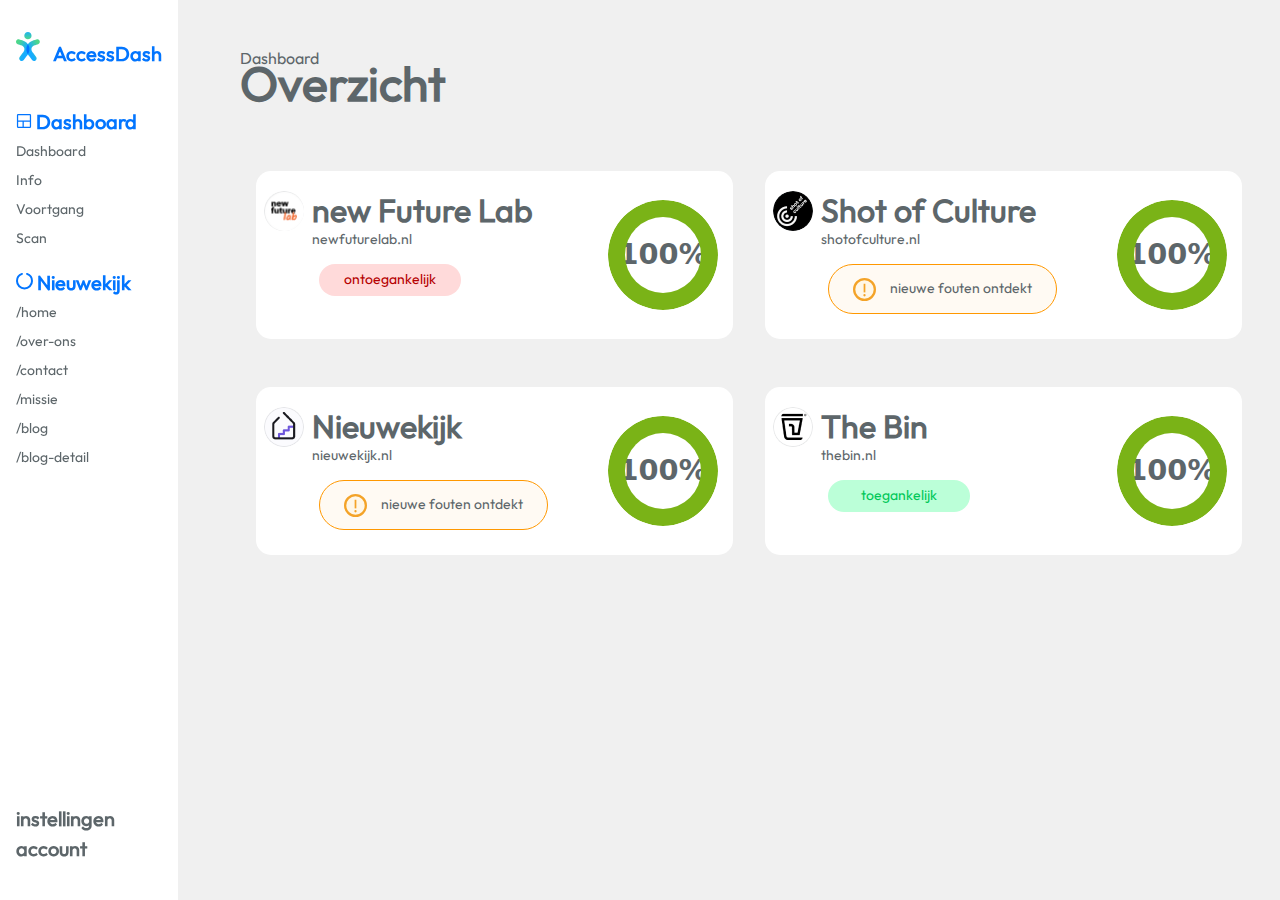
==== index.html @ d1b4b144 "buttons naar a #18" ====
<!DOCTYPE html>
<html lang="nl">
<head>
    <meta charset="UTF-8">
    <meta name="viewport" content="width=device-width, initial-scale=1.0">
    <title>AccessDash</title>
    <link rel="stylesheet" href="./styles/styles.css">
    <link rel="stylesheet" href="./styles/stylesheet.css">
    <script src="./scripts/main.js" defer></script>
</head>
<body>
    <main>
        <!-- skip link -->
        <a href="#main-content-start" class="skip-link">Skip to main content</a>

        <!-- hamburger menu button -->
        <!-- hamburger menu icon die werkt met een checkbox -->
        <input id='menu-toggle-checkbox' type='checkbox'>
        <label class="checkbox-label" for='menu-toggle-checkbox'>
            <svg xmlns="http://www.w3.org/2000/svg" width="24" height="24" viewBox="0 0 24 24" fill="none" stroke="currentColor"
            stroke-width="2" stroke-linecap="round" stroke-linejoin="round">
            <line x1="3" y1="12" x2="21" y2="12"></line>
            <line x1="3" y1="6" x2="21" y2="6"></line>
            <line x1="3" y1="18" x2="21" y2="18"></line>
        </svg>
        </label>

        <!-- hamburger menu icon dat werkt met JS -->
        <button class="open-menu hidden" aria-label="open menu button" aria-expanded="false" aria-controls="navbar">
            <svg xmlns="http://www.w3.org/2000/svg" width="24" height="24" viewBox="0 0 24 24" fill="none" stroke="currentColor"
                stroke-width="2" stroke-linecap="round" stroke-linejoin="round">
                <line x1="3" y1="12" x2="21" y2="12"></line>
                <line x1="3" y1="6" x2="21" y2="6"></line>
                <line x1="3" y1="18" x2="21" y2="18"></line>
            </svg>
        </button>

        <!-- menu -->
        <nav class="menu menu-hamburger" id="navbar">
            <ul class="menu-title">
                <li>
                    <h2 class="font-nav-headings">
                        <a href="./index.html">
                            <svg width="24" height="29" viewBox="0 0 24 29" fill="none" xmlns="http://www.w3.org/2000/svg">
                                <path fill-rule="evenodd" clip-rule="evenodd"
                                    d="M4.19918 28.4917C5.31928 29.3332 6.90876 29.1064 7.74937 27.9851L10.7108 24.0351C11.1215 23.4872 11.3433 23.1913 11.3704 23.1544C13.3301 20.488 13.9654 17.3728 13.0587 14.528C12.152 11.6832 9.83167 9.51196 6.69148 8.47438C6.64806 8.46004 6.13772 8.29679 5.17006 7.98726L4.93328 7.91153C4.41679 7.74632 3.8929 7.57245 3.36388 7.38964C2.04009 6.93218 0.596484 7.63559 0.139495 8.96075C-0.317494 10.2859 0.385187 11.731 1.70898 12.1885C2.27663 12.3846 2.83766 12.5708 3.38961 12.7474L3.4102 12.754C3.96789 12.9323 4.3868 13.0663 4.671 13.1573C4.81489 13.2033 4.92389 13.2382 4.99876 13.2622C5.03995 13.2754 5.06693 13.2841 5.08307 13.2893C5.10015 13.2948 5.10508 13.2963 5.10186 13.2953C6.938 13.902 7.88602 15.0007 8.2272 16.0711C8.56839 17.1416 8.43121 18.5869 7.28537 20.146C7.28684 20.144 7.28606 20.145 7.28193 20.1505C7.27615 20.1583 7.2638 20.1748 7.24186 20.2041C7.20939 20.2475 7.16262 20.3099 7.10104 20.3921C6.97913 20.5548 6.80039 20.7932 6.56218 21.1109L3.69313 24.9378C2.85251 26.0591 3.07908 27.6502 4.19918 28.4917Z"
                                    fill="url(#paint0_linear_1_43)" />
                                <path
                                    d="M15.5361 3.625C15.5361 5.62703 13.9132 7.25 11.9111 7.25C9.9091 7.25 8.28613 5.62703 8.28613 3.625C8.28613 1.62297 9.9091 0 11.9111 0C13.9132 0 15.5361 1.62297 15.5361 3.625Z"
                                    fill="url(#paint1_linear_1_43)" />
                                <g style="mix-blend-mode:multiply">
                                    <path fill-rule="evenodd" clip-rule="evenodd"
                                        d="M19.6235 28.4949C18.4994 29.334 16.9073 29.1039 16.0674 27.9809L13.1025 24.0165C12.6922 23.4679 12.4706 23.1717 12.4436 23.1348C10.4897 20.4698 9.85591 17.3609 10.7639 14.521C11.6719 11.681 13.9923 9.51483 17.1307 8.47495C17.1741 8.46057 17.6863 8.29625 18.6576 7.98463L18.8937 7.90886C19.4052 7.74478 19.9238 7.57218 20.4475 7.39076C21.7733 6.93151 23.2207 7.63296 23.6804 8.9575C24.1401 10.282 23.438 11.7281 22.1122 12.1873C21.5499 12.3821 20.9942 12.567 20.4474 12.7425C19.8778 12.9252 19.4508 13.0622 19.1623 13.1548C19.018 13.2011 18.9087 13.2362 18.8336 13.2603C18.7486 13.2877 18.724 13.2957 18.7302 13.2936C16.8927 13.9025 15.9455 14.9989 15.6044 16.0657C15.2633 17.1325 15.3989 18.5745 16.5429 20.1349C16.5412 20.1325 16.5426 20.1344 16.5489 20.1428C16.5554 20.1515 16.5672 20.1674 16.5864 20.1931C16.6188 20.2365 16.6655 20.299 16.727 20.3812C16.8499 20.5456 17.0307 20.7874 17.272 21.1101L20.138 24.9421C20.9779 26.0651 20.7476 27.6558 19.6235 28.4949Z"
                                        fill="url(#paint2_linear_1_43)" />
                                </g>
                                <defs>
                                    <linearGradient id="paint0_linear_1_43" x1="6.12576" y1="26.3964" x2="-2.9966" y2="22.3913"
                                        gradientUnits="userSpaceOnUse">
                                        <stop stop-color="#17ACFF" />
                                        <stop offset="1" stop-color="#4DD78A" />
                                    </linearGradient>
                                    <linearGradient id="paint1_linear_1_43" x1="11.9111" y1="0" x2="11.9111" y2="7.25"
                                        gradientUnits="userSpaceOnUse">
                                        <stop stop-color="#1EB2F1" />
                                        <stop offset="1" stop-color="#4ED88B" />
                                    </linearGradient>
                                    <linearGradient id="paint2_linear_1_43" x1="17.6992" y1="26.3964" x2="26.8066" y2="22.4074"
                                        gradientUnits="userSpaceOnUse">
                                        <stop stop-color="#17ACFF" />
                                        <stop offset="1" stop-color="#4DD78A" />
                                    </linearGradient>
                                </defs>
                            </svg>
                            <span>AccessDash</span>
                        </a>
                    </h2>
                </li>
                <!-- close button -->
                <li>
                    <button class="close-menu hidden" aria-label="close menu button">
                        <svg xmlns="http://www.w3.org/2000/svg" width="24" height="24" viewBox="0 0 24 24" fill="none" stroke="currentColor"
                            stroke-width="2" stroke-linecap="round" stroke-linejoin="round">
                            <line x1="18" y1="6" x2="6" y2="18"></line>
                            <line x1="6" y1="6" x2="18" y2="18"></line>
                        </svg>
                    </button>
                </li>
            </ul>

            <!-- dashboard -->
            <ul class="dashboard-links">
                <li>
                    <h3>
                        <a class="font-nav-headings" href="./index.html">
                            <svg width="16" height="16" viewBox="0 0 16 16" fill="none" xmlns="http://www.w3.org/2000/svg">
                                <path
                                    d="M2.4231 15.0834C2.00751 15.0834 1.65254 14.9362 1.35821 14.6419C1.06386 14.3475 0.916687 13.9926 0.916687 13.577V2.42317C0.916687 2.00757 1.06386 1.6526 1.35821 1.35827C1.65254 1.06392 2.00751 0.916748 2.4231 0.916748H13.5769C13.9925 0.916748 14.3475 1.06392 14.6418 1.35827C14.9361 1.6526 15.0833 2.00757 15.0833 2.42317V13.577C15.0833 13.9926 14.9361 14.3475 14.6418 14.6419C14.3475 14.9362 13.9925 15.0834 13.5769 15.0834H2.4231ZM6.54169 13.8334V8.62504H2.16667V13.577C2.16667 13.6517 2.19071 13.7132 2.23879 13.7613C2.28687 13.8094 2.34831 13.8334 2.4231 13.8334H6.54169ZM7.79165 13.8334H13.5769C13.6517 13.8334 13.7131 13.8094 13.7612 13.7613C13.8093 13.7132 13.8333 13.6517 13.8333 13.577V8.62504H7.79165V13.8334ZM2.16667 7.37508H13.8333V2.42317C13.8333 2.34837 13.8093 2.28694 13.7612 2.23885C13.7131 2.19077 13.6517 2.16673 13.5769 2.16673H2.4231C2.34831 2.16673 2.28687 2.19077 2.23879 2.23885C2.19071 2.28694 2.16667 2.34837 2.16667 2.42317V7.37508Z"
                                    fill="#0275FF" />
                            </svg>
                            <span>Dashboard</span>
                        </a>
                    </h3>
                </li>
                <li><a href="./index.html">Dashboard</a></li>
                <li><a href="./construction.html">Info</a></li>
                <li><a href="./construction.html">Voortgang</a></li>
                <li><a href="./construction.html">Scan</a></li>
            </ul>

            <!-- nieuwekijk -->
            <ul class="nieuwekijk-links">
                <li>
                    <h3>
                        <a class="font-nav-headings" href="./details.html">
                            <svg width="17" height="18" viewBox="0 0 17 18" fill="none" xmlns="http://www.w3.org/2000/svg">
                                <path
                                    d="M6 1.92773C3.08702 2.95733 1 5.73542 1 9.00098C1 13.1431 4.35787 16.501 8.5 16.501C12.6422 16.501 16 13.1431 16 9.00098C16 5.73542 13.913 2.95733 11 1.92773"
                                    stroke="#0275FF" stroke-width="2" stroke-linecap="round" stroke-linejoin="round" />
                            </svg>
                            <span>Nieuwekijk</span>
                        </a>
                    </h3>
                </li>
                <li><a href="./details.html">/home</a></li>
                <li><a href="./construction.html">/over-ons</a></li>
                <li><a href="./construction.html">/contact</a></li>
                <li><a href="./construction.html">/missie</a></li>
                <li><a href="./construction.html">/blog</a></li>
                <li><a href="./construction.html">/blog-detail</a></li>
            </ul>

            <!-- links -->
            <ul class="links">
                <li><a class="font-nav-links" href="./construction.html">instellingen</a></li>
                <li><a class="font-nav-links" href="./construction.html">account</a></li>
            </ul>
        </nav>

        <!-- deze overlay komt over de pagina als het hamburger menu open is. als hier geklikt wordt dan gaat het hamburger menu dicht-->
        <div class="overlay" aria-hidden="true"></div>

        <!-- pagina heading -->
        <section class="pagina-heading" id="main-content-start">
            <h1 class="font-primary">Dashboard</h1>
            <h2 class="font-title">Overzicht</h2>
        </section>

        <!-- main content -->
        <div class="overzicht-main-content">
            <!-- website kaartjes -->
            <!-- new future lab -->
            <article>
                <img src="./assets/images/new_future_lab_logo.png" alt="new future lab website logo">
                <h3 class="font-details-title">new Future Lab</h3>
                <a class="site-link" href="#">newfuturelab.nl</a>
                <a class="button button-inaccessible" href="#">ontoegankelijk</a>
                <meter class="meter-circle" value="57" min="0" max="100"></meter>
            </article>

            <!-- shot of culture -->
            <article>
                <img src="./assets/images/shot_of_culture_logo.png" alt="shot of culture website logo">
                <h3 class="font-details-title">Shot of Culture</h3>
                <a class="site-link" href="#">shotofculture.nl</a>
                <a class="button button-nfo" href="#">
                    <svg xmlns="http://www.w3.org/2000/svg" viewBox="0 0 40 40" width="23" height="23" fill="none">
                        <!-- Circle Border -->
                        <circle cx="20" cy="20" r="18" stroke="#F4A328" stroke-width="4" fill="#FFF7E8" />
                        <!-- Exclamation Mark -->
                        <rect x="18.5" y="10" width="3" height="15" fill="#F4A328" />
                        <circle cx="20" cy="30" r="2" fill="#F4A328" />
                    </svg>
                    nieuwe fouten ontdekt
                </a>
                <meter class="meter-circle" value="57" min="0" max="100"></meter>
            </article>

            <!-- nieuwekijk -->
            <article>
                <img src="./assets/images/nieuwekijk_logo.png" alt="nieuwekijk website logo">
                <h3 class="font-details-title">Nieuwekijk</h3>
                <a class="site-link" href="./details.html">nieuwekijk.nl</a>
                <a class="button button-nfo" href="./details.html">
                    <svg xmlns="http://www.w3.org/2000/svg" viewBox="0 0 40 40" width="23" height="23" fill="none">
                        <!-- Circle Border -->
                        <circle cx="20" cy="20" r="18" stroke="#F4A328" stroke-width="4" fill="#FFF7E8" />
                      
                        <!-- Exclamation Mark -->
                        <rect x="18.5" y="10" width="3" height="15" fill="#F4A328" />
                        <circle cx="20" cy="30" r="2" fill="#F4A328" />
                      </svg>
                    nieuwe fouten ontdekt
                </a>
                <meter class="meter-circle" value="100" min="0" max="100"></meter>

            </article>

            <!-- the bin -->
            <article>
                <img src="./assets/images/the_bin_logo.png" alt="the bin logo">
                <h3 class="font-details-title">The Bin</h3>
                <a class="site-link" href="#">thebin.nl</a>
                <a class="button button-accessible" href="#">toegankelijk</a>
                <meter class="meter-circle" value="100" min="0" max="100"></meter>
            </article>
        </div>
    </main>
</body>
</html>
---- styles/styles.css ----
/* main */
main {
    display: flex;
    flex-direction: column;

    margin-top: 1em;
    margin-left: 1em;
}

.skip-link {
    position: absolute;
    left: 10em;
    opacity: 0;
    background-color: var(--highlight);
    color: rgb(255, 138, 0);
    padding: 0.5em;
    border-radius: 15px;
    transition: opacity 0.3s ease;

    /* kan niet geklikt worden met een muis */
    pointer-events: none;
}

.skip-link:focus {
    opacity: 1;
    /* nu kan je weer interacten met de link */
    pointer-events: auto;
    outline: 2px solid rgb(255, 138, 0);
}

.hidden {
    display: none;
}

/* hamburger menu */
.open-menu {
    border: none;
    margin-right: auto;
    background-color: inherit;

    cursor: pointer;
}

.open-menu:hover {
    scale: 1.2;
    transform-origin: left;
}

.close-menu {
    border: none;
    margin-right: auto;
    background-color: inherit;

    cursor: pointer;

    @media (min-width: 1250px) {
        display: none;
    }
}

/* styling voor open en close menu button als JS niet inlaad */
#menu-toggle-checkbox {
    position: absolute;
    right: 100vw;
}

label {
    cursor: pointer;
    width: min-content;
    transition: 1s ease-in-out;

    cursor: pointer;
}

label:hover {
    scale: 1.2;
    transform-origin: left;
}

[type="checkbox"]:checked {
    & ~ .menu {
        left: 0;

        /* animatie */
        /* dit gebeurt na de overlay animatie */
        transition: left 1s ease-in-out;
    }
}

[type="checkbox"]:checked + label {
    margin-left: 12em;
    rotate: 90deg;
    transition: 1s ease-in-out;
    transition-delay: 120ms;
}

/* menu zonder js */
.menu {
    display: flex;
    flex-direction: column;

    margin-bottom: 3em;

    @media (min-width: 750px) {
        position: fixed;
        top: 0;
        left: 0;
        height: 100dvh;
        background-color: var(--background-secondary);
        padding: 1em;

        z-index: 150;
    }

    h3 a {
        cursor: pointer;
    }

    .menu-title {
        white-space: nowrap;

        @media (min-width: 750px) {
            margin-top: 1em;
            margin-bottom: 2.5em;
        }

        h2 > a {
            color: var(--highlight);
            font-size: var(--font-size-headings);
            font-weight: var(--font-weight-bold);
        }

        svg {
            margin-right: 0.5em;
        }
    }

    h3 {
        a {
            border: none;
            background-color: inherit;
        }
    }

    ul {
        margin-bottom: 1em;

        li {
            margin-bottom: 0.4em;
        }
    }

    .links {
        display: flex;
        flex-direction: column;

        @media (min-width: 750px) {
            margin-top: auto;
        }
    }
}

/* hover scale */
.menu li:hover {
    scale: 1.1;
    transform-origin: left;
    text-decoration: underline;
}

/* menu layout for hamburgermenu */
.menu-hamburger {
    /* hamburger menu alleen voor kleine schermen */
    @media (max-width: 1250px) {
        position: fixed;
        top: 0;
        /* off screen linker kant */
        left: -100%;
        padding: 1em;
        height: 100dvh;
        z-index: 200;

        background-color: var(--background-secondary);

        /* animatie */
        /* dit gebeurt als het menu dicht gemaakt wordt */
        transition: left 750ms ease-in-out;

        .menu-title {
            display: flex;
            flex-direction: row;
            margin-bottom: 2.5em;

            h2 {
                margin-right: 1em;
            }

            .close-menu {
                margin-top: 0.65em;
            }
        }

        .links {
            margin-top: auto;
        }
    }
}

.menu-hamburger.active {
    left: 0;

    /* animatie */
    /* dit gebeurt na de overlay animatie */
    transition: left 1s ease-in-out;
}

/* li 1 voor 1 in het menu */
.li-animation {
    /* dit gebeurt nadat het menu background op beeld is */
    animation: li-slide 1.3s ease-in;
}

/* delay op elke li in het menu */
/* elke li is 50ms langzamer dan de vorige */
.menu-hamburger {
    .menu-title li:nth-child(1), .menu-title li:nth-child(2) {
        animation-delay: 0ms;
    }

    /* dashboard links */
    .dashboard-links li:nth-child(1) {
        animation-delay: 25ms;
    }
    .dashboard-links li:nth-child(2) {
        animation-delay: 50ms;
    }
    .dashboard-links li:nth-child(3) {
        animation-delay: 75ms;
    }
    .dashboard-links li:nth-child(4) {
        animation-delay: 100ms;
    }
    .dashboard-links li:nth-child(5) {
        animation-delay: 125ms;
    }
    .dashboard-links li:nth-child(6) {
        animation-delay: 150ms;
    }

    /* nieuwekijk links */
    .nieuwekijk-links li:nth-child(1) {
        animation-delay: 175ms;
    }
    .nieuwekijk-links li:nth-child(2) {
        animation-delay: 200ms;
    }
    .nieuwekijk-links li:nth-child(3) {
        animation-delay: 225ms;
    }
    .nieuwekijk-links li:nth-child(4) {
        animation-delay: 250ms;
    }
    .nieuwekijk-links li:nth-child(5) {
        animation-delay: 275ms;
    }
    .nieuwekijk-links li:nth-child(6) {
        animation-delay: 300ms;
    }
    .nieuwekijk-links li:nth-child(7) {
        animation-delay: 325ms;
    }

    /* links (2 links onderaan) */
    .links li:nth-child(1) {
        animation-delay: 350ms;
    }
    .links li:nth-child(2) {
        animation-delay: 375ms;
    }
}

/* div over de hele pagina */
.overlay {
    display: none;
    position: fixed;
    /* top, right, bottom and left = 0 */
    inset: 0;

    background-color: rgba(0, 0, 0, 0.5);

    /* achter het hamburger menu */
    z-index: 199;

    /* animatie */
    /* dit gebeurt als eerst */
    animation: overlay-transition 500ms ease-in;
}

/* als er een element is met de class menu-hamburger & de class active  */
/* dan wordt het element met id overlay een sibling van dat element. */
/* dus het verschijnt op de pagina */
.menu-hamburger.active ~ .overlay {
    display: block;
}

/* overzicht & details pagina heading */
.pagina-heading {
    margin-top: 1em;
    margin-right: auto;

    @media (min-width: 750px) {
        position: absolute;
        top: 2em;
        left: 15em;
    }

    h1 {
        margin-bottom: 0.2em;
    }

    h2 {
        margin-top: 0;
    }
}

/* overzicht pagina */
.overzicht-main-content {
    @media (min-width: 750px) {
        display: flex;
        flex-direction: column;

        margin-top: 7em;
        margin-left: 15em;
    }

    @media (min-width: 1250px) {
        display: grid;
        grid-template-columns: min-content min-content;
        grid-template-rows: min-content min-content;
        grid-gap: 1em;
    }

    article {
        display: grid;
        grid-template-columns: min-content 18.5em 1fr;
        grid-template-rows: min-content 1fr;
        grid-template-areas:
        "image title progress"
        ". button progress"
        ;

        background-color: var(--background-secondary);
        height: 10.5em;
        min-width: 17em;
        max-width: 29.8em;
        border-radius: 15px;

        margin-top: 1em;
        margin-bottom: 1em;
        margin-right: 1em;

        @media (max-width: 510px) {
            grid-template-columns: min-content min-content 1fr;
            grid-template-rows: min-content 1fr;

            height: 15em;
        }

        @media (max-width: 430px) {
            grid-template-columns: min-content 1fr;
            grid-template-rows: min-content min-content 1fr;
            grid-template-areas:
            "image title"
            ". button"
            ". progress"
            ;

            height: 20em;
        }

        img {
            grid-area: image;

            justify-self: center;
            align-self: center;

            margin-left: 0.5em;
            margin-right: 0.5em;


            border-radius: 50%;
            height: 2.5em;
            width: 2.5em;
        }

        h3 {
            grid-area: title;

            white-space: nowrap;
            margin-top: 0.9em;
            margin-bottom: 0.9em;
        }

        .site-link {
            grid-area: title;

            /* link onder de h2 */
            align-self: end;
        }

        .button {
            grid-area: button;

            cursor: pointer;

            /* center svg en tekst */
            display: flex;
            align-items: center;
            justify-content: center;

            margin-top: 1em;
            margin-left: 0.5em;
            margin-right: 1em;


            svg {
                margin-right: 1em;
            }
        }

        meter {
            grid-area: progress;

            justify-self: center;
            align-self: center;
            margin-right: 1em;
        }
    }
}

/* heading en main content positie als er een hamburger menu is */
.overzicht-main-content.metHamburger, .pagina-heading.metHamburger {
    @media (max-width: 1250px) {
        top: 3em;
        left: 1em;
        margin-left: 0;
    }
}

/* details pagina: top content */
.details-top-content {
    margin-top: 1em;

    @media (min-width: 750px) {
        margin-top: 7em;
        margin-left: 15em;
    }

    @media (min-width: 1340px) {
        display: flex;
        flex-direction: row;
        gap: 1em;
    }

    /* kaart toegankelijkheid */
    .kaart-toegankelijkheid {
        display: grid;
        grid-template-columns: min-content 1fr;
        grid-template-rows: min-content 1fr;
        grid-template-areas:
        "title title"
        "progress niveau"
        ;

        background-color: var(--background-secondary);
        height: 13.8em;
        width: 17.8em;
        border-radius: 15px;

        margin-bottom: 1em;

        @media (max-width: 320px) {
            width: 17em;
        }

        /* toegankelijkheid */
        h3 {
            grid-area: title;

            margin-top: 0.8em;
            margin-bottom: 1.3em;
            margin-left: 1.5em;
        }

        meter {
            grid-area: progress;

            margin-left: 1.5em;
        }

        p {
            grid-area: niveau;

            margin-left: 1em;

            span {
                display: flex;
                white-space: nowrap;
                margin-bottom: 0.4em;
            }
        }
    }

    /* kaart automatische scan */
    .kaart-automatische-scan {
        display: grid;
        grid-template-columns: min-content 1fr 1fr;
        grid-template-rows: min-content 1fr;
        grid-template-areas:
        "title title title"
        "progress nfo aandacht"
        ;

        background-color: var(--background-secondary);
        min-height: max-content;
        max-height: 13.8em;
        min-width: 17em;
        max-width: 54.94em;
        border-radius: 15px;

        margin-bottom: 2em;
        margin-right: 0.5em;

        @media (min-width: 320px) and (max-width: 1030px) {
            display: flex;
            flex-direction: column;
        }

        @media (min-width: 580px) and (max-width: 1030px) {
            display: grid;
            grid-template-columns: min-content 1fr;
            grid-template-rows: min-content min-content 1fr;
            grid-template-areas:
            "title title"
            "progress nfo"
            "aandacht aandacht"
            ;
        }

        /* automatische scan */
        h3 {
            grid-area: title;

            white-space: nowrap;
            margin-top: 0.8em;
            margin-left: 1em;
        }

        .time-stamp {
            grid-area: title;

            justify-self: end;
            text-align: end;
            margin-top: 0.8em;
            margin-right: 1em;

            @media (min-width: 320px) and (max-width: 600px) {
                margin-right: auto;
                margin-left: 2em;
            }

            @media (min-width: 580px) and (max-width: 600px) {
                margin-top: 2.5em;
            }
        }

        meter {
            grid-area: progress;

            margin-left: 1em;
            margin-top: 1em;

            @media (min-width: 320px) and (max-width: 750px) {
                margin-left: 3em;
            }
        }

        .nfo-tekst {
            grid-area: nfo;

            max-width: 18em;
            margin-top: 1em;
            margin-left: 2em;
            margin-bottom: 1em;

            @media (min-width: 320px) and (max-width: 750px) {
                min-width: 15em;
                margin-left: 1em;
            }

            button {
                /* center svg en tekst */
                display: flex;
                align-items: center;
                justify-content: center;
                margin-bottom: 1em;

                svg {
                    margin-right: 1em;
                }
            }
        }

        /* aandacht vereist */
        h4 {
            grid-area: aandacht;

            font-weight: var(--font-weight-bold);
            white-space: nowrap;

            margin-top: 1em;
            margin-left: 1em;
        }

        ul {
            grid-area: aandacht;

            align-self: end;
            margin-bottom: 2em;

            /* split ul in 3 kolommen */
            column-count: 3;

            @media (min-width: 320px) and (max-width: 475px) {
                align-self: start;
                margin-top: 1em;
                margin-left: 2em;

                column-count: 2;
            }

            @media (min-width: 475px) {
                align-self: start;
                margin-left: 2em;
            }

            @media (min-width: 580px) {
                margin: 2.5em;
            }

            li {
                white-space: nowrap;
                margin-bottom: 0.5em;
                margin-right: 1em;
            }
        }
    }
}

/* details pagina: zoek en filters */
.details-search-filters {
    display: grid;
    grid-template-columns: min-content;
    grid-template-rows: min-content;
    grid-template-areas:
    "zoek filters"
    ;

    @media (min-width: 320px) {
        display: flex;
        flex-direction: column;
    }

    @media (min-width: 750px) {
        margin-left: 13.5em;
    }

    @media (min-width: 915px) {
        flex-direction: row;
    }

    /* search bar */
    .search-bar {
        display: flex;
        flex-direction: column;
        gap: 0;

        svg {
            z-index: 100;

            position: relative;
            top: 1em;
            left: 1em;
        }

        input[type="text"] {
            position: relative;
            top: -0.5em;

            border: none;
            border-radius: 15px;

            height: 2.1em;
            width: 13.3em;
        }

        input::placeholder {
            padding-left: 3em;
        }
    }

    /* filter buttons */
    .filters-buttons {
        ul {
            display: flex;
            flex-direction: row;
            gap: 2em;
            margin-top: 0.8em;
            margin-left: 1em;
            margin-right: 1em;

            column-count: 2;

            @media (max-width: 520px) {
                display: grid;
                grid-template-columns: repeat(2, 1fr);
                margin-left: 0.5em;
                gap: 1em;
            }

            @media (min-width: 520px) and (max-width: 1370px) {
                display: grid;
                grid-template-columns: repeat(3, 1fr);
            }

            li {
                button {
                    border: none;
                    border-radius: 5px;

                    height: 2em;
                    width: 9em;
                }
            }

            li:last-child {
                button {
                    height: 2.3em;
                    width: 12.6em;
                    
                    @media (max-width: 520px) {
                        width: 9em;
                    }

                    svg {
                        fill: var(--text-light);
                    }
                }

                button:hover {
                    svg {
                        fill: var(--highlight);
                    }
                }
            }
        }
    }
}

/* details pagina: web pagina kaartjes */
.details-pagina-kaartjes-container {
    margin-right: 1em;

    @media (min-width: 750px) {
        margin-left: 13.5em;
    }

    @media (min-width: 990px) {
        display: grid;
        grid-template-columns: repeat(2, 1fr);
    }

    @media (min-width: 1360px) {
        grid-template-columns: repeat(3, 1fr);
    }

    .pagina-kaartje {
        display: flex;
        flex-direction: column;

        background-color: var(--background-secondary);

        border-radius: 15px;
        min-width: 17em;
        max-width: 23.8em;

        margin-top: 1em;
        margin-bottom: 1em;
        margin-right: 0.5em;

        .kaart-title {
            display: flex;
            flex-direction: row;
            justify-content: space-between;

            margin-top: 0.8em;
            margin-left: 1em;
            margin-right: 1em;
        }

        /* link */
        a {
            margin-left: 1.6em;
        }

        meter {
            align-self: center;
            width: 21.5em;
            
            @media (max-width: 440px) {
                width: 16em;
            }
        }

        button {
            display: flex;
            /* positie van de button */
            align-self: center;
            /* content binnen de button */
            align-items: center;
            justify-content: center;

            margin-top: 1em;
            margin-left: 0.5em;

            width: 25em;

            svg {
                margin-right: 0.4em;
            }
        }

        .kaart-footer {
            display: flex;
            flex-direction: row;
            margin-top: auto;
            margin-bottom: 1em;

            @media (max-width: 440px) {
                flex-direction: column;
            }

            .icon-text {
                margin-top: 1.2em;
                margin-left: 1em;
                margin-right: 1em;
                white-space: nowrap;
            }
        }
    }

    /* height van de kaartjes als het wel of niet een button heeft */
    /* https://developer.mozilla.org/en-US/docs/Web/CSS/:not */
    /* https://developer.mozilla.org/en-US/docs/Web/CSS/:has */
    .pagina-kaartje:not(:has(button)) {
        height: 8.7em;

        @media (max-width: 440px) {
            height: 12em;
        }
    }

    .pagina-kaartje:has(button) {
        height: 11.8em;

        @media (max-width: 440px) {
            height: inherit;
        }
    }

    /* add pagina kaart */
    .pagina-kaartje-add {
        display: flex;
        align-items: center;
        justify-content: center;

        margin-bottom: 1em;

        background-color: var(--background-secondary);

        border-radius: 15px;
        height: 6.2em;
        min-width: 17em;
        max-width: 23.8em;
        margin-right: 0.5em;
    }
}

/* deze elementen helemaal link als er een hamburger menu is */
.details-top-content.metHamburger, .details-search-filters.metHamburger, .details-pagina-kaartjes-container.metHamburger {
    @media (max-width: 1250px) {
        top: 3em;
        left: 1em;
        margin-left: 0;
    }
}

/* keyframe animations */
/* opacity die over de pagina komt als het menu open gemaakt wordt */
@keyframes overlay-transition {
    from {
        background-color: rgba(0, 0, 0, 0);
    }

    to {
        background-color: rgba(0, 0, 0, 0.5);
    }
}

/* li delay animation */
@keyframes li-slide {
    from {
        opacity: 0.5;
        transform: translateX(-100%);
    }

    to {
        opacity: 1;
        transform: translateX(0);
    }
}
---- styles/stylesheet.css ----
/* === RESET === */
* {
    box-sizing: border-box;
    margin: 0;
    padding: 0;

    object-fit: cover;
}

ul li {
    list-style-type: none;
    list-style: none;
}

/* === GLOBAL === */
body {
    /* kleuren */
    --background-primary: #F0F0F0;
    --background-secondary: #FFFFFF;

    --highlight: #0275FF;

    --filter-highlight: #CCE3FF;

    --text-primary: #5D666A;
    --text-light: #FFFFFF;

    /* toegankelijk */
    --accessible-primary: #00C858;
    --accessible-secondary: #BBFFD8;

    /* nfo = nieuwe fouten ontdekt */
    --nfo-primary: #FF9800;
    --nfo-secondary: #FFD08A;
    --nfo-button-secondary: #FFFAF3;

    /* ontoegankelijk */
    --inaccessible-primary: #B50000;
    --inaccessible-secondary: #FFDADA;

    /* typografie */
    --font-family-primary: 'Outfit', sans-serif;
    --line-height-primary: 1.35rem;

    /* 16px */
    --font-size-primary: 1rem;
    /* 14px */
    --font-size-secondary: 0.875rem;

    /* 48px */
    --font-size-title-l: clamp(2rem, calc(3.3vw + 1rem), 3rem);
    /* 32px */
    --font-size-title-m: clamp(1rem, calc(2.2vw + 1rem), 2rem);
    /* 26px */
    --font-size-title-s: clamp(0.625rem, calc(1.8vw + 1rem), 1.625rem);

    /* 20px */
    --font-size-headings: clamp(0.25rem, calc(1.4vw + 1rem), 1.25rem);

    --font-weight-primary: 400;
    --font-weight-semibold: 600;
    --font-weight-bold: 700;

    /* formulieren */
    --icon-primary: #5D666A;

    /* global styling */
    background-color: var(--background-primary);
    color: var(--text-primary);

    line-height: var(--line-height-primary);
    font-family: var(--font-family-primary);
    font-size: var(--font-size-primary);
    font-weight: var(--font-weight-primary);
}


/* === TYPOGRAFIE === */
/* normal */
@font-face {
    font-family: 'Outfit';
    src: url('../fonts/outfit-v11-latin-regular.woff2') format('woff2');
    font-weight: var(--font-weight-primary);
    font-style: normal;
}

/* semibold */
@font-face {
    font-family: 'Outfit';
    src: url('../fonts/outfit-v11-latin-regular.woff2') format('woff2');
    font-weight: var(--font-weight-semibold);
    font-style: normal;
}

/* bold */
@font-face {
    font-family: 'Outfit';
    src: url('../fonts/outfit-v11-latin-regular.woff2') format('woff2');
    font-weight: var(--font-weight-bold);
    font-style: normal;
}

.font-primary {
    font-size: var(--font-size-primary);
    font-weight: var(--font-weight-primary);
}

.font-title {
    font-size: var(--font-size-title-l);
    font-weight: var(--font-weight-bold);
}

.font-details-title {
    font-size: var(--font-size-title-m);
    font-weight: var(--font-weight-bold);
}

.font-overzicht-title {
    font-size: var(--font-size-headings);
    font-weight: var(--font-weight-semibold);
}

.font-nav-links {
    font-size: var(--font-size-headings);
    font-weight: var(--font-weight-semibold);
}

.font-nav-headings {
    color: var(--highlight);
    font-size: var(--font-size-headings);
    font-weight: var(--font-weight-bold);
}

a {
    text-decoration: none;
    color: var(--text-primary);
    font-size: var(--font-size-secondary);
}


/* === FORMULIEREN === */
.icon-search {
    color: var(--icon-primary);
    height: 30px;
    width: 24px;
}

.icon-drop-down {
    color: var(--icon-primary);
    height: 4px;
    width: 8px;
}

.button-filter {
    background-color: var(--highlight);
    color: var(--text-light);
}

.button-filter:hover {
    background-color: var(--filter-highlight);
    color: var(--highlight);
}

.button-filter-active {
    background-color: var(--filter-highlight);
    color: var(--highlight);
}

.button-nfo {
    background-color: var(--nfo-button-secondary);
    border-color: var(--nfo-primary);
    color: var(--text-primary);
    transition: 400ms;
    border: 1px solid var(--nfo-primary);
    border-radius: 59px;
    height: 50px;
    /* width: 229px; */
    min-width: 185px;
    max-width: 229px;
}

.button-nfo:hover {
    scale: 1.05;
    box-shadow: 5px 5px 9px gray;
    transition: 400ms;
}

.button-nfo:active {
    animation: is-clicked 1.3s ease-in;
    animation-duration: 100ms;
}

/* button voor ontoegankelijk */
.button-inaccessible {
    background-color: var(--inaccessible-secondary);
    color: var(--inaccessible-primary);
    transition: 400ms;
    border: none;
    border-radius: 69px;
    height: 32px;
    width: 142px;
}

.button-inaccessible:hover {
    scale: 1.05;
    box-shadow: 5px 5px 9px gray;
    transition: 400ms;
}

.button-inaccessible:active {
    animation: is-clicked 1.3s ease-in;
    animation-duration: 100ms;
}

/* button voor toegankelijk */
.button-accessible {
    background-color: var(--accessible-secondary);
    color: var(--accessible-primary);
    transition: 400ms;
    border: none;
    border-radius: 69px;
    height: 32px;
    width: 142px;
}

.button-accessible:hover {
    scale: 1.05;
    box-shadow: 5px 5px 9px gray;
    transition: 400ms;
}

.button-accessible:active {
    animation: is-clicked 1.3s ease-in;
    animation-duration: 100ms;
}


/* === KEYFRAMES VOOR BUTTONS === */
@keyframes is-clicked {
    from {
        transform: scale(1.05);
    }

    to {
        transform: scale(0.9);
    }
}



/* === METER BAR === */
/* https://css-tip.com/circular-progress/ */
@property --x {
    syntax: '<integer>';
    inherits: true;
    initial-value: 100;
}

@property --y {
    syntax: '<number>';
    inherits: true;
    initial-value: 1;
}

.meter-circle {
    width: 110px;
    height: 110px;
    border-radius: 50%;
    appearance: none;
    position: relative;
    animation: y 2s .5s both;
    timeline-scope: --progress;
}

.meter-circle::-webkit-meter-bar {
    overflow: auto;
    visibility: hidden;
}

.meter-circle::-webkit-meter-value {
    view-timeline: --progress inline;
}

.meter-circle::before,
.meter-circle::after {
    position: absolute;
    inset: 0;
    border-radius: 50%;
    animation: x linear;
    animation-timeline: --progress;
    animation-range: entry 100% exit 100%;
}

.meter-circle::before {
    content: counter(val) "%";
    counter-reset: val calc(var(--y)*var(--x));
    display: grid;
    place-content: center;
    font-family: system-ui, sans-serif;
    font-weight: 900;
    font-size: 1.8rem;
}

.meter-circle::after {
    content: "";
    background: color-mix(in hsl, #E80E0D, #7AB317 calc(1%*var(--x)));
    padding: round(15%, 1px);
    border-radius: 50%;
    mask:
        conic-gradient(#0000 0 0) subtract content-box,
        conic-gradient(#000 calc(1%*var(--y)*var(--x)), #0000 0);
}

@keyframes x {
    to {
        --x: 0
    }
}

@keyframes y {
    0% {
        --y: 0
    }
}
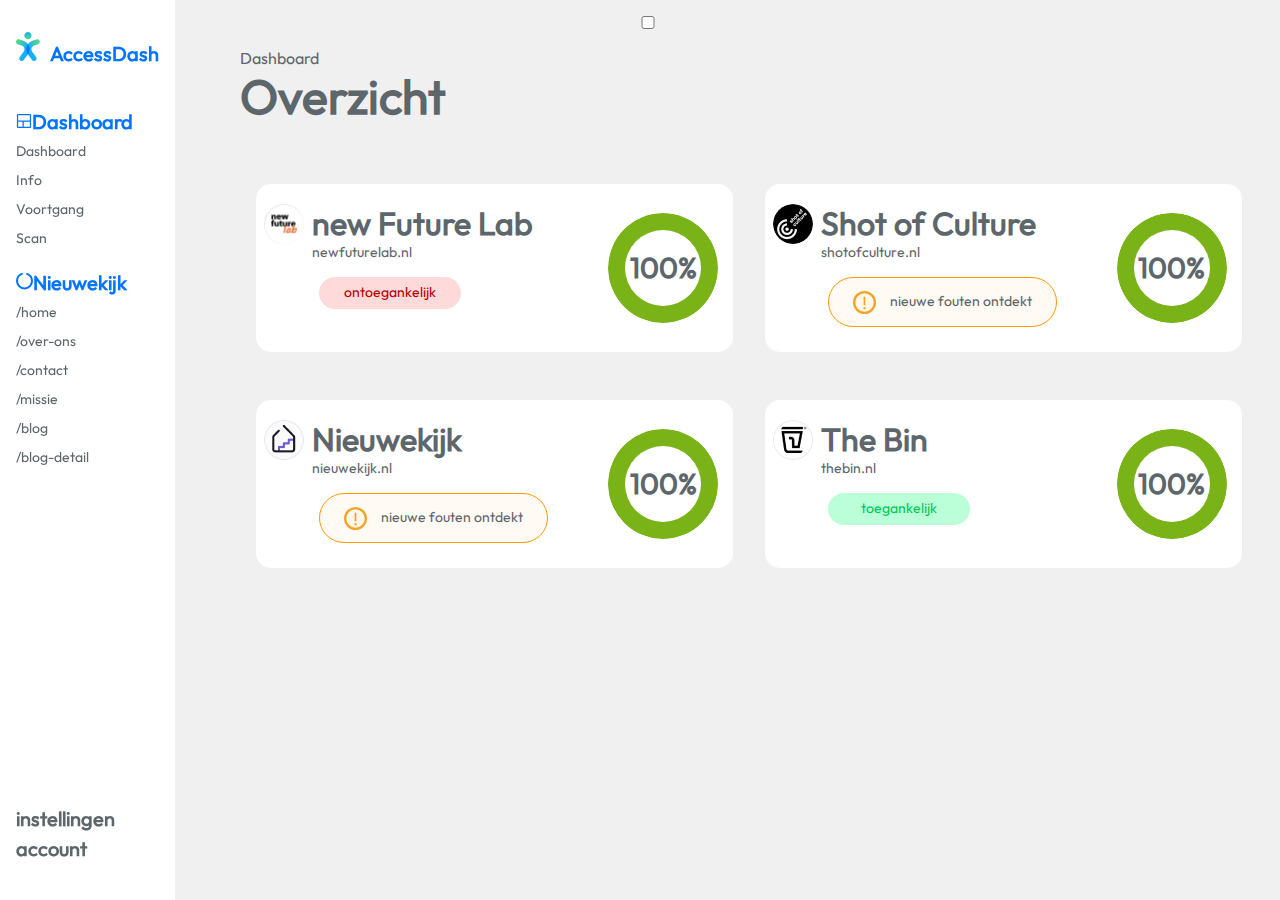
==== commit 230b0818: "HTML ademruimte + svg" ====
--- a/index.html
+++ b/index.html
@@ -15,91 +15,29 @@
 
         <!-- hamburger menu button -->
         <!-- hamburger menu icon die werkt met een checkbox -->
-        <input id='menu-toggle-checkbox' type='checkbox'>
-        <label class="checkbox-label" for='menu-toggle-checkbox'>
-            <svg xmlns="http://www.w3.org/2000/svg" width="24" height="24" viewBox="0 0 24 24" fill="none" stroke="currentColor"
-            stroke-width="2" stroke-linecap="round" stroke-linejoin="round">
-            <line x1="3" y1="12" x2="21" y2="12"></line>
-            <line x1="3" y1="6" x2="21" y2="6"></line>
-            <line x1="3" y1="18" x2="21" y2="18"></line>
-        </svg>
-        </label>
+        <input id='menu-checkbox-toggle' type='checkbox'>
+
+        <label class="checkbox-label" for='menu-checkbox-toggle'><svg xmlns="http://www.w3.org/2000/svg" width="24" height="24" viewBox="0 0 24 24" fill="none" stroke="currentColor" stroke-width="2" stroke-linecap="round" stroke-linejoin="round"><line x1="3" y1="12" x2="21" y2="12"></line><line x1="3" y1="6" x2="21" y2="6"></line><line x1="3" y1="18" x2="21" y2="18"></line></svg></label>
 
         <!-- hamburger menu icon dat werkt met JS -->
-        <button class="open-menu hidden" aria-label="open menu button" aria-expanded="false" aria-controls="navbar">
-            <svg xmlns="http://www.w3.org/2000/svg" width="24" height="24" viewBox="0 0 24 24" fill="none" stroke="currentColor"
-                stroke-width="2" stroke-linecap="round" stroke-linejoin="round">
-                <line x1="3" y1="12" x2="21" y2="12"></line>
-                <line x1="3" y1="6" x2="21" y2="6"></line>
-                <line x1="3" y1="18" x2="21" y2="18"></line>
-            </svg>
-        </button>
+        <button class="open-menu hidden" aria-label="open menu button" aria-expanded="false" aria-controls="navbar"><svg xmlns="http://www.w3.org/2000/svg" width="24" height="24" viewBox="0 0 24 24" fill="none" stroke="currentColor" stroke-width="2" stroke-linecap="round" stroke-linejoin="round"><line x1="3" y1="12" x2="21" y2="12"></line><line x1="3" y1="6" x2="21" y2="6"></line><line x1="3" y1="18" x2="21" y2="18"></line></svg></button>
 
         <!-- menu -->
         <nav class="menu menu-hamburger" id="navbar">
             <ul class="menu-title">
                 <li>
-                    <h2 class="font-nav-headings">
-                        <a href="./index.html">
-                            <svg width="24" height="29" viewBox="0 0 24 29" fill="none" xmlns="http://www.w3.org/2000/svg">
-                                <path fill-rule="evenodd" clip-rule="evenodd"
-                                    d="M4.19918 28.4917C5.31928 29.3332 6.90876 29.1064 7.74937 27.9851L10.7108 24.0351C11.1215 23.4872 11.3433 23.1913 11.3704 23.1544C13.3301 20.488 13.9654 17.3728 13.0587 14.528C12.152 11.6832 9.83167 9.51196 6.69148 8.47438C6.64806 8.46004 6.13772 8.29679 5.17006 7.98726L4.93328 7.91153C4.41679 7.74632 3.8929 7.57245 3.36388 7.38964C2.04009 6.93218 0.596484 7.63559 0.139495 8.96075C-0.317494 10.2859 0.385187 11.731 1.70898 12.1885C2.27663 12.3846 2.83766 12.5708 3.38961 12.7474L3.4102 12.754C3.96789 12.9323 4.3868 13.0663 4.671 13.1573C4.81489 13.2033 4.92389 13.2382 4.99876 13.2622C5.03995 13.2754 5.06693 13.2841 5.08307 13.2893C5.10015 13.2948 5.10508 13.2963 5.10186 13.2953C6.938 13.902 7.88602 15.0007 8.2272 16.0711C8.56839 17.1416 8.43121 18.5869 7.28537 20.146C7.28684 20.144 7.28606 20.145 7.28193 20.1505C7.27615 20.1583 7.2638 20.1748 7.24186 20.2041C7.20939 20.2475 7.16262 20.3099 7.10104 20.3921C6.97913 20.5548 6.80039 20.7932 6.56218 21.1109L3.69313 24.9378C2.85251 26.0591 3.07908 27.6502 4.19918 28.4917Z"
-                                    fill="url(#paint0_linear_1_43)" />
-                                <path
-                                    d="M15.5361 3.625C15.5361 5.62703 13.9132 7.25 11.9111 7.25C9.9091 7.25 8.28613 5.62703 8.28613 3.625C8.28613 1.62297 9.9091 0 11.9111 0C13.9132 0 15.5361 1.62297 15.5361 3.625Z"
-                                    fill="url(#paint1_linear_1_43)" />
-                                <g style="mix-blend-mode:multiply">
-                                    <path fill-rule="evenodd" clip-rule="evenodd"
-                                        d="M19.6235 28.4949C18.4994 29.334 16.9073 29.1039 16.0674 27.9809L13.1025 24.0165C12.6922 23.4679 12.4706 23.1717 12.4436 23.1348C10.4897 20.4698 9.85591 17.3609 10.7639 14.521C11.6719 11.681 13.9923 9.51483 17.1307 8.47495C17.1741 8.46057 17.6863 8.29625 18.6576 7.98463L18.8937 7.90886C19.4052 7.74478 19.9238 7.57218 20.4475 7.39076C21.7733 6.93151 23.2207 7.63296 23.6804 8.9575C24.1401 10.282 23.438 11.7281 22.1122 12.1873C21.5499 12.3821 20.9942 12.567 20.4474 12.7425C19.8778 12.9252 19.4508 13.0622 19.1623 13.1548C19.018 13.2011 18.9087 13.2362 18.8336 13.2603C18.7486 13.2877 18.724 13.2957 18.7302 13.2936C16.8927 13.9025 15.9455 14.9989 15.6044 16.0657C15.2633 17.1325 15.3989 18.5745 16.5429 20.1349C16.5412 20.1325 16.5426 20.1344 16.5489 20.1428C16.5554 20.1515 16.5672 20.1674 16.5864 20.1931C16.6188 20.2365 16.6655 20.299 16.727 20.3812C16.8499 20.5456 17.0307 20.7874 17.272 21.1101L20.138 24.9421C20.9779 26.0651 20.7476 27.6558 19.6235 28.4949Z"
-                                        fill="url(#paint2_linear_1_43)" />
-                                </g>
-                                <defs>
-                                    <linearGradient id="paint0_linear_1_43" x1="6.12576" y1="26.3964" x2="-2.9966" y2="22.3913"
-                                        gradientUnits="userSpaceOnUse">
-                                        <stop stop-color="#17ACFF" />
-                                        <stop offset="1" stop-color="#4DD78A" />
-                                    </linearGradient>
-                                    <linearGradient id="paint1_linear_1_43" x1="11.9111" y1="0" x2="11.9111" y2="7.25"
-                                        gradientUnits="userSpaceOnUse">
-                                        <stop stop-color="#1EB2F1" />
-                                        <stop offset="1" stop-color="#4ED88B" />
-                                    </linearGradient>
-                                    <linearGradient id="paint2_linear_1_43" x1="17.6992" y1="26.3964" x2="26.8066" y2="22.4074"
-                                        gradientUnits="userSpaceOnUse">
-                                        <stop stop-color="#17ACFF" />
-                                        <stop offset="1" stop-color="#4DD78A" />
-                                    </linearGradient>
-                                </defs>
-                            </svg>
-                            <span>AccessDash</span>
-                        </a>
-                    </h2>
+                    <!-- Accessdash logo -->
+                    <h2 class="font-nav-headings"><a href="./index.html"><svg width="24" height="29" viewBox="0 0 24 29" fill="none" xmlns="http://www.w3.org/2000/svg"><path fill-rule="evenodd" clip-rule="evenodd" d="M4.19918 28.4917C5.31928 29.3332 6.90876 29.1064 7.74937 27.9851L10.7108 24.0351C11.1215 23.4872 11.3433 23.1913 11.3704 23.1544C13.3301 20.488 13.9654 17.3728 13.0587 14.528C12.152 11.6832 9.83167 9.51196 6.69148 8.47438C6.64806 8.46004 6.13772 8.29679 5.17006 7.98726L4.93328 7.91153C4.41679 7.74632 3.8929 7.57245 3.36388 7.38964C2.04009 6.93218 0.596484 7.63559 0.139495 8.96075C-0.317494 10.2859 0.385187 11.731 1.70898 12.1885C2.27663 12.3846 2.83766 12.5708 3.38961 12.7474L3.4102 12.754C3.96789 12.9323 4.3868 13.0663 4.671 13.1573C4.81489 13.2033 4.92389 13.2382 4.99876 13.2622C5.03995 13.2754 5.06693 13.2841 5.08307 13.2893C5.10015 13.2948 5.10508 13.2963 5.10186 13.2953C6.938 13.902 7.88602 15.0007 8.2272 16.0711C8.56839 17.1416 8.43121 18.5869 7.28537 20.146C7.28684 20.144 7.28606 20.145 7.28193 20.1505C7.27615 20.1583 7.2638 20.1748 7.24186 20.2041C7.20939 20.2475 7.16262 20.3099 7.10104 20.3921C6.97913 20.5548 6.80039 20.7932 6.56218 21.1109L3.69313 24.9378C2.85251 26.0591 3.07908 27.6502 4.19918 28.4917Z" fill="url(#paint0_linear_1_43)"/><path d="M15.5361 3.625C15.5361 5.62703 13.9132 7.25 11.9111 7.25C9.9091 7.25 8.28613 5.62703 8.28613 3.625C8.28613 1.62297 9.9091 0 11.9111 0C13.9132 0 15.5361 1.62297 15.5361 3.625Z" fill="url(#paint1_linear_1_43)"/><g style="mix-blend-mode:multiply"> <path fill-rule="evenodd" clip-rule="evenodd" d="M19.6235 28.4949C18.4994 29.334 16.9073 29.1039 16.0674 27.9809L13.1025 24.0165C12.6922 23.4679 12.4706 23.1717 12.4436 23.1348C10.4897 20.4698 9.85591 17.3609 10.7639 14.521C11.6719 11.681 13.9923 9.51483 17.1307 8.47495C17.1741 8.46057 17.6863 8.29625 18.6576 7.98463L18.8937 7.90886C19.4052 7.74478 19.9238 7.57218 20.4475 7.39076C21.7733 6.93151 23.2207 7.63296 23.6804 8.9575C24.1401 10.282 23.438 11.7281 22.1122 12.1873C21.5499 12.3821 20.9942 12.567 20.4474 12.7425C19.8778 12.9252 19.4508 13.0622 19.1623 13.1548C19.018 13.2011 18.9087 13.2362 18.8336 13.2603C18.7486 13.2877 18.724 13.2957 18.7302 13.2936C16.8927 13.9025 15.9455 14.9989 15.6044 16.0657C15.2633 17.1325 15.3989 18.5745 16.5429 20.1349C16.5412 20.1325 16.5426 20.1344 16.5489 20.1428C16.5554 20.1515 16.5672 20.1674 16.5864 20.1931C16.6188 20.2365 16.6655 20.299 16.727 20.3812C16.8499 20.5456 17.0307 20.7874 17.272 21.1101L20.138 24.9421C20.9779 26.0651 20.7476 27.6558 19.6235 28.4949Z" fill="url(#paint2_linear_1_43)"/></g><defs><linearGradient id="paint0_linear_1_43" x1="6.12576" y1="26.3964" x2="-2.9966" y2="22.3913" gradientUnits="userSpaceOnUse"><stop stop-color="#17ACFF"/><stop offset="1" stop-color="#4DD78A"/></linearGradient><linearGradient id="paint1_linear_1_43" x1="11.9111" y1="0" x2="11.9111" y2="7.25" gradientUnits="userSpaceOnUse"><stop stop-color="#1EB2F1"/><stop offset="1" stop-color="#4ED88B"/></linearGradient><linearGradient id="paint2_linear_1_43" x1="17.6992" y1="26.3964" x2="26.8066" y2="22.4074" gradientUnits="userSpaceOnUse"><stop stop-color="#17ACFF"/><stop offset="1" stop-color="#4DD78A"/></linearGradient></defs></svg><span>AccessDash</span></a></h2>
                 </li>
+
                 <!-- close button -->
-                <li>
-                    <button class="close-menu hidden" aria-label="close menu button">
-                        <svg xmlns="http://www.w3.org/2000/svg" width="24" height="24" viewBox="0 0 24 24" fill="none" stroke="currentColor"
-                            stroke-width="2" stroke-linecap="round" stroke-linejoin="round">
-                            <line x1="18" y1="6" x2="6" y2="18"></line>
-                            <line x1="6" y1="6" x2="18" y2="18"></line>
-                        </svg>
-                    </button>
-                </li>
+                <li><button class="close-menu hidden" aria-label="close menu button"><svg xmlns="http://www.w3.org/2000/svg" width="24" height="24" viewBox="0 0 24 24" fill="none" stroke="currentColor" stroke-width="2" stroke-linecap="round" stroke-linejoin="round"><line x1="18" y1="6" x2="6" y2="18"></line><line x1="6" y1="6" x2="18" y2="18"></line></svg></button></li>
             </ul>
 
             <!-- dashboard -->
             <ul class="dashboard-links">
                 <li>
-                    <h3>
-                        <a class="font-nav-headings" href="./index.html">
-                            <svg width="16" height="16" viewBox="0 0 16 16" fill="none" xmlns="http://www.w3.org/2000/svg">
-                                <path
-                                    d="M2.4231 15.0834C2.00751 15.0834 1.65254 14.9362 1.35821 14.6419C1.06386 14.3475 0.916687 13.9926 0.916687 13.577V2.42317C0.916687 2.00757 1.06386 1.6526 1.35821 1.35827C1.65254 1.06392 2.00751 0.916748 2.4231 0.916748H13.5769C13.9925 0.916748 14.3475 1.06392 14.6418 1.35827C14.9361 1.6526 15.0833 2.00757 15.0833 2.42317V13.577C15.0833 13.9926 14.9361 14.3475 14.6418 14.6419C14.3475 14.9362 13.9925 15.0834 13.5769 15.0834H2.4231ZM6.54169 13.8334V8.62504H2.16667V13.577C2.16667 13.6517 2.19071 13.7132 2.23879 13.7613C2.28687 13.8094 2.34831 13.8334 2.4231 13.8334H6.54169ZM7.79165 13.8334H13.5769C13.6517 13.8334 13.7131 13.8094 13.7612 13.7613C13.8093 13.7132 13.8333 13.6517 13.8333 13.577V8.62504H7.79165V13.8334ZM2.16667 7.37508H13.8333V2.42317C13.8333 2.34837 13.8093 2.28694 13.7612 2.23885C13.7131 2.19077 13.6517 2.16673 13.5769 2.16673H2.4231C2.34831 2.16673 2.28687 2.19077 2.23879 2.23885C2.19071 2.28694 2.16667 2.34837 2.16667 2.42317V7.37508Z"
-                                    fill="#0275FF" />
-                            </svg>
-                            <span>Dashboard</span>
-                        </a>
-                    </h3>
+                    <h3><a class="font-nav-headings" href="./index.html"><svg width="16" height="16" viewBox="0 0 16 16" fill="none" xmlns="http://www.w3.org/2000/svg"><path d="M2.4231 15.0834C2.00751 15.0834 1.65254 14.9362 1.35821 14.6419C1.06386 14.3475 0.916687 13.9926 0.916687 13.577V2.42317C0.916687 2.00757 1.06386 1.6526 1.35821 1.35827C1.65254 1.06392 2.00751 0.916748 2.4231 0.916748H13.5769C13.9925 0.916748 14.3475 1.06392 14.6418 1.35827C14.9361 1.6526 15.0833 2.00757 15.0833 2.42317V13.577C15.0833 13.9926 14.9361 14.3475 14.6418 14.6419C14.3475 14.9362 13.9925 15.0834 13.5769 15.0834H2.4231ZM6.54169 13.8334V8.62504H2.16667V13.577C2.16667 13.6517 2.19071 13.7132 2.23879 13.7613C2.28687 13.8094 2.34831 13.8334 2.4231 13.8334H6.54169ZM7.79165 13.8334H13.5769C13.6517 13.8334 13.7131 13.8094 13.7612 13.7613C13.8093 13.7132 13.8333 13.6517 13.8333 13.577V8.62504H7.79165V13.8334ZM2.16667 7.37508H13.8333V2.42317C13.8333 2.34837 13.8093 2.28694 13.7612 2.23885C13.7131 2.19077 13.6517 2.16673 13.5769 2.16673H2.4231C2.34831 2.16673 2.28687 2.19077 2.23879 2.23885C2.19071 2.28694 2.16667 2.34837 2.16667 2.42317V7.37508Z" fill="#0275FF"/></svg><span>Dashboard</span></a></h3>
                 </li>
                 <li><a href="./index.html">Dashboard</a></li>
                 <li><a href="./construction.html">Info</a></li>
@@ -110,16 +48,7 @@
             <!-- nieuwekijk -->
             <ul class="nieuwekijk-links">
                 <li>
-                    <h3>
-                        <a class="font-nav-headings" href="./details.html">
-                            <svg width="17" height="18" viewBox="0 0 17 18" fill="none" xmlns="http://www.w3.org/2000/svg">
-                                <path
-                                    d="M6 1.92773C3.08702 2.95733 1 5.73542 1 9.00098C1 13.1431 4.35787 16.501 8.5 16.501C12.6422 16.501 16 13.1431 16 9.00098C16 5.73542 13.913 2.95733 11 1.92773"
-                                    stroke="#0275FF" stroke-width="2" stroke-linecap="round" stroke-linejoin="round" />
-                            </svg>
-                            <span>Nieuwekijk</span>
-                        </a>
-                    </h3>
+                    <h3><a class="font-nav-headings" href="./details.html"><svg width="17" height="18" viewBox="0 0 17 18" fill="none" xmlns="http://www.w3.org/2000/svg"><path d="M6 1.92773C3.08702 2.95733 1 5.73542 1 9.00098C1 13.1431 4.35787 16.501 8.5 16.501C12.6422 16.501 16 13.1431 16 9.00098C16 5.73542 13.913 2.95733 11 1.92773" stroke="#0275FF" stroke-width="2" stroke-linecap="round" stroke-linejoin="round"/></svg><span>Nieuwekijk</span></a></h3>
                 </li>
                 <li><a href="./details.html">/home</a></li>
                 <li><a href="./construction.html">/over-ons</a></li>
@@ -151,46 +80,39 @@
             <!-- new future lab -->
             <article>
                 <img src="./assets/images/new_future_lab_logo.png" alt="new future lab website logo">
+
                 <h3 class="font-details-title">new Future Lab</h3>
+
                 <a class="site-link" href="#">newfuturelab.nl</a>
+
                 <a class="button button-inaccessible" href="#">ontoegankelijk</a>
+
                 <meter class="meter-circle" value="57" min="0" max="100"></meter>
             </article>
 
             <!-- shot of culture -->
             <article>
                 <img src="./assets/images/shot_of_culture_logo.png" alt="shot of culture website logo">
+
                 <h3 class="font-details-title">Shot of Culture</h3>
+
                 <a class="site-link" href="#">shotofculture.nl</a>
-                <a class="button button-nfo" href="#">
-                    <svg xmlns="http://www.w3.org/2000/svg" viewBox="0 0 40 40" width="23" height="23" fill="none">
-                        <!-- Circle Border -->
-                        <circle cx="20" cy="20" r="18" stroke="#F4A328" stroke-width="4" fill="#FFF7E8" />
-                        <!-- Exclamation Mark -->
-                        <rect x="18.5" y="10" width="3" height="15" fill="#F4A328" />
-                        <circle cx="20" cy="30" r="2" fill="#F4A328" />
-                    </svg>
-                    nieuwe fouten ontdekt
-                </a>
+
+                <a class="button button-nfo" href="#"><svg xmlns="http://www.w3.org/2000/svg" viewBox="0 0 40 40" width="23" height="23" fill="none"><circle cx="20" cy="20" r="18" stroke="#F4A328" stroke-width="4" fill="#FFF7E8"/><rect x="18.5" y="10" width="3" height="15" fill="#F4A328"/><circle cx="20" cy="30" r="2" fill="#F4A328"/></svg><span>nieuwe fouten ontdekt</span></a>
+
                 <meter class="meter-circle" value="57" min="0" max="100"></meter>
             </article>
 
             <!-- nieuwekijk -->
             <article>
                 <img src="./assets/images/nieuwekijk_logo.png" alt="nieuwekijk website logo">
+
                 <h3 class="font-details-title">Nieuwekijk</h3>
+
                 <a class="site-link" href="./details.html">nieuwekijk.nl</a>
-                <a class="button button-nfo" href="./details.html">
-                    <svg xmlns="http://www.w3.org/2000/svg" viewBox="0 0 40 40" width="23" height="23" fill="none">
-                        <!-- Circle Border -->
-                        <circle cx="20" cy="20" r="18" stroke="#F4A328" stroke-width="4" fill="#FFF7E8" />
-                      
-                        <!-- Exclamation Mark -->
-                        <rect x="18.5" y="10" width="3" height="15" fill="#F4A328" />
-                        <circle cx="20" cy="30" r="2" fill="#F4A328" />
-                      </svg>
-                    nieuwe fouten ontdekt
-                </a>
+
+                <a class="button button-nfo" href="./details.html"><svg xmlns="http://www.w3.org/2000/svg" viewBox="0 0 40 40" width="23" height="23" fill="none"><circle cx="20" cy="20" r="18" stroke="#F4A328" stroke-width="4" fill="#FFF7E8"/><rect x="18.5" y="10" width="3" height="15" fill="#F4A328"/><circle cx="20" cy="30" r="2" fill="#F4A328"/></svg><span>nieuwe fouten ontdekt</span></a>
+
                 <meter class="meter-circle" value="100" min="0" max="100"></meter>
 
             </article>
@@ -198,9 +120,13 @@
             <!-- the bin -->
             <article>
                 <img src="./assets/images/the_bin_logo.png" alt="the bin logo">
+
                 <h3 class="font-details-title">The Bin</h3>
+
                 <a class="site-link" href="#">thebin.nl</a>
+
                 <a class="button button-accessible" href="#">toegankelijk</a>
+
                 <meter class="meter-circle" value="100" min="0" max="100"></meter>
             </article>
         </div>
--- a/styles/styles.css
+++ b/styles/styles.css
@@ -19,13 +19,13 @@
 
     /* kan niet geklikt worden met een muis */
     pointer-events: none;
-}
-
-.skip-link:focus {
-    opacity: 1;
-    /* nu kan je weer interacten met de link */
-    pointer-events: auto;
-    outline: 2px solid rgb(255, 138, 0);
+
+    &:focus {
+        opacity: 1;
+        /* nu kan je weer interacten met de link */
+        pointer-events: auto;
+        outline: 2px solid rgb(255, 138, 0);
+    }
 }
 
 .hidden {
@@ -39,11 +39,11 @@
     background-color: inherit;
 
     cursor: pointer;
-}
-
-.open-menu:hover {
-    scale: 1.2;
-    transform-origin: left;
+
+    &:hover {
+        scale: 1.2;
+        transform-origin: left;
+    }
 }
 
 .close-menu {
@@ -64,17 +64,18 @@
     right: 100vw;
 }
 
+/* hamburger button wanneer JS niet inlaad */
 label {
     cursor: pointer;
     width: min-content;
     transition: 1s ease-in-out;
 
     cursor: pointer;
-}
-
-label:hover {
-    scale: 1.2;
-    transform-origin: left;
+
+    &:hover {
+        scale: 1.2;
+        transform-origin: left;
+    }
 }
 
 [type="checkbox"]:checked {
@@ -85,13 +86,14 @@
         /* dit gebeurt na de overlay animatie */
         transition: left 1s ease-in-out;
     }
-}
-
-[type="checkbox"]:checked + label {
-    margin-left: 12em;
-    rotate: 90deg;
-    transition: 1s ease-in-out;
-    transition-delay: 120ms;
+
+    & + label {
+        margin-left: 12em;
+        rotate: 90deg;
+        transition: 1s ease-in-out;
+        transform-origin: left;
+        transition-delay: 120ms;
+    }
 }
 
 /* menu zonder js */
@@ -114,6 +116,8 @@
 
     h3 a {
         cursor: pointer;
+        border: none;
+        background-color: inherit;
     }
 
     .menu-title {
@@ -135,18 +139,23 @@
         }
     }
 
-    h3 {
-        a {
-            border: none;
-            background-color: inherit;
-        }
-    }
-
     ul {
         margin-bottom: 1em;
 
         li {
             margin-bottom: 0.4em;
+
+            &:hover {
+                scale: 1.1;
+                transform-origin: left;
+                text-decoration: underline;
+            }
+
+            /* li 1 voor 1 in het menu */
+            &.li-animation {
+                /* dit gebeurt nadat het menu background op beeld is */
+                animation: li-slide 1s ease-in;
+            }
         }
     }
 
@@ -158,13 +167,6 @@
             margin-top: auto;
         }
     }
-}
-
-/* hover scale */
-.menu li:hover {
-    scale: 1.1;
-    transform-origin: left;
-    text-decoration: underline;
 }
 
 /* menu layout for hamburgermenu */
@@ -203,25 +205,25 @@
             margin-top: auto;
         }
     }
-}
-
-.menu-hamburger.active {
-    left: 0;
-
-    /* animatie */
-    /* dit gebeurt na de overlay animatie */
-    transition: left 1s ease-in-out;
-}
-
-/* li 1 voor 1 in het menu */
-.li-animation {
-    /* dit gebeurt nadat het menu background op beeld is */
-    animation: li-slide 1.3s ease-in;
+
+    &.active {
+        left: 0;
+    
+        /* animatie */
+        /* dit gebeurt na de overlay animatie */
+        transition: left 0.8s ease-in-out;
+    }
 }
 
 /* delay op elke li in het menu */
 /* elke li is 50ms langzamer dan de vorige */
 .menu-hamburger {
+    /* als er een element is met de class menu-hamburger & de class active  */
+    /* dan komt het element met de class overlay op beeld. */
+    &.active ~ .overlay {
+        display: block;
+    }
+
     .menu-title li:nth-child(1), .menu-title li:nth-child(2) {
         animation-delay: 0ms;
     }
@@ -295,13 +297,6 @@
     animation: overlay-transition 500ms ease-in;
 }
 
-/* als er een element is met de class menu-hamburger & de class active  */
-/* dan wordt het element met id overlay een sibling van dat element. */
-/* dus het verschijnt op de pagina */
-.menu-hamburger.active ~ .overlay {
-    display: block;
-}
-
 /* overzicht & details pagina heading */
 .pagina-heading {
     margin-top: 1em;
@@ -314,11 +309,19 @@
     }
 
     h1 {
-        margin-bottom: 0.2em;
+        margin-bottom: 1em;
     }
 
     h2 {
         margin-top: 0;
+    }
+
+    &.metHamburger {
+        @media (max-width: 1250px) {
+            top: 3em;
+            left: 1em;
+            margin-left: 0;
+        }
     }
 }
 
@@ -435,14 +438,25 @@
             margin-right: 1em;
         }
     }
-}
-
-/* heading en main content positie als er een hamburger menu is */
-.overzicht-main-content.metHamburger, .pagina-heading.metHamburger {
-    @media (max-width: 1250px) {
-        top: 3em;
-        left: 1em;
-        margin-left: 0;
+    
+    /* heading en main content positie als er een hamburger menu is */
+    &.metHamburger {
+        @media (min-width: 1020px) and (max-width: 1250px) {
+            display: grid;
+            grid-template-columns: min-content min-content;
+            grid-template-rows: min-content min-content;
+            grid-gap: 1em;
+    
+            top: 3em;
+            left: 1em;
+            margin-left: 0;
+        }
+
+        @media (max-width: 1250px) {
+            top: 3em;
+            left: 1em;
+            margin-left: 0;
+        }
     }
 }
 
@@ -603,6 +617,7 @@
                 align-items: center;
                 justify-content: center;
                 margin-bottom: 1em;
+                width: 25em;
 
                 svg {
                     margin-right: 1em;
@@ -652,6 +667,15 @@
                 margin-bottom: 0.5em;
                 margin-right: 1em;
             }
+        }
+    }
+
+    &.metHamburger {
+        @media (min-width: 420px) and (max-width: 1250px) {
+            position: relative;
+            top: 3em;
+            left: 1em;
+            margin-left: 0;
         }
     }
 }
@@ -740,28 +764,37 @@
                     height: 2em;
                     width: 9em;
                 }
-            }
-
-            li:last-child {
-                button {
-                    height: 2.3em;
-                    width: 12.6em;
-                    
-                    @media (max-width: 520px) {
-                        width: 9em;
+
+                &:last-child {
+                    button {
+                        height: 2.3em;
+                        width: 12.6em;
+                        
+                        @media (max-width: 520px) {
+                            width: 9em;
+                        }
+    
+                        svg {
+                            fill: var(--text-light);
+                        }
                     }
-
-                    svg {
-                        fill: var(--text-light);
+    
+                    button:hover {
+                        svg {
+                            fill: var(--highlight);
+                        }
                     }
                 }
-
-                button:hover {
-                    svg {
-                        fill: var(--highlight);
-                    }
-                }
-            }
+            }
+        }
+    }
+
+    &.metHamburger {
+        @media (min-width: 420px) and (max-width: 1250px) {
+            position: relative;
+            top: 3em;
+            left: 1em;
+            margin-left: 0;
         }
     }
 }
@@ -856,24 +889,24 @@
                 white-space: nowrap;
             }
         }
-    }
-
-    /* height van de kaartjes als het wel of niet een button heeft */
-    /* https://developer.mozilla.org/en-US/docs/Web/CSS/:not */
-    /* https://developer.mozilla.org/en-US/docs/Web/CSS/:has */
-    .pagina-kaartje:not(:has(button)) {
-        height: 8.7em;
-
-        @media (max-width: 440px) {
-            height: 12em;
-        }
-    }
-
-    .pagina-kaartje:has(button) {
-        height: 11.8em;
-
-        @media (max-width: 440px) {
-            height: inherit;
+        
+        /* height van de kaartjes als het wel of niet een button heeft */
+        /* https://developer.mozilla.org/en-US/docs/Web/CSS/:not */
+        /* https://developer.mozilla.org/en-US/docs/Web/CSS/:has */
+        &:not(:has(button)) {
+            height: 8.7em;
+            
+            @media (max-width: 440px) {
+                height: 12em;
+            }
+        }
+
+        &:has(button) {
+            height: 11.8em;
+
+            @media (max-width: 440px) {
+                height: inherit;
+            }
         }
     }
 
@@ -893,15 +926,24 @@
         max-width: 23.8em;
         margin-right: 0.5em;
     }
-}
-
-/* deze elementen helemaal link als er een hamburger menu is */
-.details-top-content.metHamburger, .details-search-filters.metHamburger, .details-pagina-kaartjes-container.metHamburger {
-    @media (max-width: 1250px) {
-        top: 3em;
-        left: 1em;
-        margin-left: 0;
-    }
+
+    &.metHamburger {
+        @media (min-width: 420px) and (max-width: 1250px) {
+            position: relative;
+            top: 3em;
+            left: 1em;
+            margin-left: 0;
+        }
+    }
+}
+
+/* construction pagina */
+.construction-info {
+    text-align: center;
+    position: absolute;
+    top: 50%;
+    left: 50%;
+    transform: translate(-50%, -50%);
 }
 
 /* keyframe animations */
--- a/styles/stylesheet.css
+++ b/styles/stylesheet.css
@@ -63,6 +63,26 @@
 
     /* formulieren */
     --icon-primary: #5D666A;
+
+    --button-radius-s: 59px;
+    --button-radius-m: 69px;
+    --button-transition: 400ms;
+
+    --button-height-s: 32px;
+    --button-height-m: 50px;
+
+    --button-width-s: 142px;
+    --button-width-m: 185px;
+    --button-width-l: 229px;
+
+    --button-hover-scale: 1.05;
+    --button-click-scale: 0.9;
+
+    --button-shadow: 5px 5px 9px gray;
+
+    /* animation */
+    --animation-time: 1.3s;
+    --duration: 100ms;
 
     /* global styling */
     background-color: var(--background-primary);
@@ -166,83 +186,83 @@
     color: var(--highlight);
 }
 
+/* button voor nfo */
 .button-nfo {
     background-color: var(--nfo-button-secondary);
     border-color: var(--nfo-primary);
     color: var(--text-primary);
-    transition: 400ms;
+    transition: var(--button-transition);
     border: 1px solid var(--nfo-primary);
-    border-radius: 59px;
-    height: 50px;
-    /* width: 229px; */
-    min-width: 185px;
-    max-width: 229px;
+    border-radius: var(--button-radius-s);
+    height: var(--button-height-m);
+    min-width: var(--button-width-m);
+    max-width: var(--button-width-l);
 }
 
 .button-nfo:hover {
-    scale: 1.05;
-    box-shadow: 5px 5px 9px gray;
-    transition: 400ms;
+    scale: var(--button-hover-scale);
+    box-shadow: var(--button-shadow);
+    transition: var(--button-transition);
 }
 
 .button-nfo:active {
-    animation: is-clicked 1.3s ease-in;
-    animation-duration: 100ms;
+    animation: is-clicked var(--animation-time) ease-in;
+    animation-duration: var(--duration);
 }
 
 /* button voor ontoegankelijk */
 .button-inaccessible {
     background-color: var(--inaccessible-secondary);
     color: var(--inaccessible-primary);
-    transition: 400ms;
+    transition: var(--button-transition);
+    border-radius: var(--button-radius-m);
+    height: var(--button-height-s);
+    width: var(--button-width-s);
     border: none;
-    border-radius: 69px;
-    height: 32px;
-    width: 142px;
 }
 
 .button-inaccessible:hover {
-    scale: 1.05;
-    box-shadow: 5px 5px 9px gray;
-    transition: 400ms;
+    scale: var(--button-hover-scale);
+    box-shadow: var(--button-shadow);
+    transition: var(--button-transition);
 }
 
 .button-inaccessible:active {
-    animation: is-clicked 1.3s ease-in;
-    animation-duration: 100ms;
+    animation: is-clicked var(--animation-time) ease-in;
+    animation-duration: var(--duration);
 }
 
 /* button voor toegankelijk */
 .button-accessible {
     background-color: var(--accessible-secondary);
     color: var(--accessible-primary);
-    transition: 400ms;
+    transition: var(--button-transition);
+    border-radius: var(--button-radius-m);
+    height: var(--button-height-s);
+    width: var(--button-width-s);
     border: none;
-    border-radius: 69px;
-    height: 32px;
-    width: 142px;
 }
 
 .button-accessible:hover {
-    scale: 1.05;
-    box-shadow: 5px 5px 9px gray;
-    transition: 400ms;
+    scale: var(--button-hover-scale);
+    box-shadow: var(--button-shadow);
+    transition: var(--button-transition);
 }
 
 .button-accessible:active {
-    animation: is-clicked 1.3s ease-in;
-    animation-duration: 100ms;
+    animation: is-clicked var(--animation-time) ease-in;
+    animation-duration: var(--duration);
 }
 
 
 /* === KEYFRAMES VOOR BUTTONS === */
 @keyframes is-clicked {
     from {
-        transform: scale(1.05);
+        transform: scale(var(--button-hover-scale));
     }
 
     to {
-        transform: scale(0.9);
+        transform: scale(var(--button-click-scale));
     }
 }
 
@@ -296,7 +316,6 @@
     counter-reset: val calc(var(--y)*var(--x));
     display: grid;
     place-content: center;
-    font-family: system-ui, sans-serif;
     font-weight: 900;
     font-size: 1.8rem;
 }
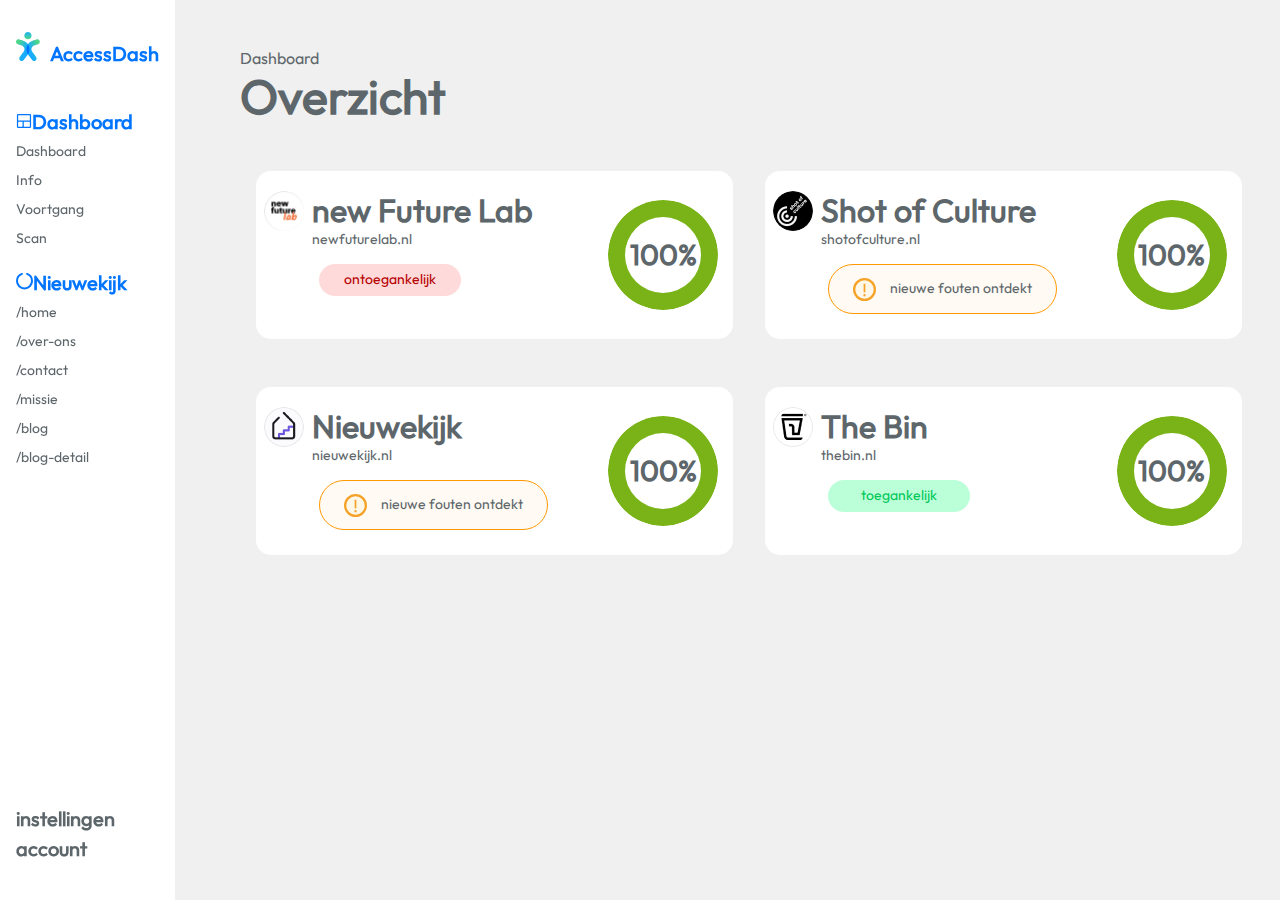
==== commit 5fee74d8: "nav li refactor" ====
--- a/index.html
+++ b/index.html
@@ -25,10 +25,8 @@
         <!-- menu -->
         <nav class="menu menu-hamburger" id="navbar">
             <ul class="menu-title">
-                <li>
-                    <!-- Accessdash logo -->
-                    <h2 class="font-nav-headings"><a href="./index.html"><svg width="24" height="29" viewBox="0 0 24 29" fill="none" xmlns="http://www.w3.org/2000/svg"><path fill-rule="evenodd" clip-rule="evenodd" d="M4.19918 28.4917C5.31928 29.3332 6.90876 29.1064 7.74937 27.9851L10.7108 24.0351C11.1215 23.4872 11.3433 23.1913 11.3704 23.1544C13.3301 20.488 13.9654 17.3728 13.0587 14.528C12.152 11.6832 9.83167 9.51196 6.69148 8.47438C6.64806 8.46004 6.13772 8.29679 5.17006 7.98726L4.93328 7.91153C4.41679 7.74632 3.8929 7.57245 3.36388 7.38964C2.04009 6.93218 0.596484 7.63559 0.139495 8.96075C-0.317494 10.2859 0.385187 11.731 1.70898 12.1885C2.27663 12.3846 2.83766 12.5708 3.38961 12.7474L3.4102 12.754C3.96789 12.9323 4.3868 13.0663 4.671 13.1573C4.81489 13.2033 4.92389 13.2382 4.99876 13.2622C5.03995 13.2754 5.06693 13.2841 5.08307 13.2893C5.10015 13.2948 5.10508 13.2963 5.10186 13.2953C6.938 13.902 7.88602 15.0007 8.2272 16.0711C8.56839 17.1416 8.43121 18.5869 7.28537 20.146C7.28684 20.144 7.28606 20.145 7.28193 20.1505C7.27615 20.1583 7.2638 20.1748 7.24186 20.2041C7.20939 20.2475 7.16262 20.3099 7.10104 20.3921C6.97913 20.5548 6.80039 20.7932 6.56218 21.1109L3.69313 24.9378C2.85251 26.0591 3.07908 27.6502 4.19918 28.4917Z" fill="url(#paint0_linear_1_43)"/><path d="M15.5361 3.625C15.5361 5.62703 13.9132 7.25 11.9111 7.25C9.9091 7.25 8.28613 5.62703 8.28613 3.625C8.28613 1.62297 9.9091 0 11.9111 0C13.9132 0 15.5361 1.62297 15.5361 3.625Z" fill="url(#paint1_linear_1_43)"/><g style="mix-blend-mode:multiply"> <path fill-rule="evenodd" clip-rule="evenodd" d="M19.6235 28.4949C18.4994 29.334 16.9073 29.1039 16.0674 27.9809L13.1025 24.0165C12.6922 23.4679 12.4706 23.1717 12.4436 23.1348C10.4897 20.4698 9.85591 17.3609 10.7639 14.521C11.6719 11.681 13.9923 9.51483 17.1307 8.47495C17.1741 8.46057 17.6863 8.29625 18.6576 7.98463L18.8937 7.90886C19.4052 7.74478 19.9238 7.57218 20.4475 7.39076C21.7733 6.93151 23.2207 7.63296 23.6804 8.9575C24.1401 10.282 23.438 11.7281 22.1122 12.1873C21.5499 12.3821 20.9942 12.567 20.4474 12.7425C19.8778 12.9252 19.4508 13.0622 19.1623 13.1548C19.018 13.2011 18.9087 13.2362 18.8336 13.2603C18.7486 13.2877 18.724 13.2957 18.7302 13.2936C16.8927 13.9025 15.9455 14.9989 15.6044 16.0657C15.2633 17.1325 15.3989 18.5745 16.5429 20.1349C16.5412 20.1325 16.5426 20.1344 16.5489 20.1428C16.5554 20.1515 16.5672 20.1674 16.5864 20.1931C16.6188 20.2365 16.6655 20.299 16.727 20.3812C16.8499 20.5456 17.0307 20.7874 17.272 21.1101L20.138 24.9421C20.9779 26.0651 20.7476 27.6558 19.6235 28.4949Z" fill="url(#paint2_linear_1_43)"/></g><defs><linearGradient id="paint0_linear_1_43" x1="6.12576" y1="26.3964" x2="-2.9966" y2="22.3913" gradientUnits="userSpaceOnUse"><stop stop-color="#17ACFF"/><stop offset="1" stop-color="#4DD78A"/></linearGradient><linearGradient id="paint1_linear_1_43" x1="11.9111" y1="0" x2="11.9111" y2="7.25" gradientUnits="userSpaceOnUse"><stop stop-color="#1EB2F1"/><stop offset="1" stop-color="#4ED88B"/></linearGradient><linearGradient id="paint2_linear_1_43" x1="17.6992" y1="26.3964" x2="26.8066" y2="22.4074" gradientUnits="userSpaceOnUse"><stop stop-color="#17ACFF"/><stop offset="1" stop-color="#4DD78A"/></linearGradient></defs></svg><span>AccessDash</span></a></h2>
-                </li>
+                <!-- Accessdash logo -->
+                <li><h2 class="font-nav-headings"><a href="./index.html"><svg width="24" height="29" viewBox="0 0 24 29" fill="none" xmlns="http://www.w3.org/2000/svg"><path fill-rule="evenodd" clip-rule="evenodd" d="M4.19918 28.4917C5.31928 29.3332 6.90876 29.1064 7.74937 27.9851L10.7108 24.0351C11.1215 23.4872 11.3433 23.1913 11.3704 23.1544C13.3301 20.488 13.9654 17.3728 13.0587 14.528C12.152 11.6832 9.83167 9.51196 6.69148 8.47438C6.64806 8.46004 6.13772 8.29679 5.17006 7.98726L4.93328 7.91153C4.41679 7.74632 3.8929 7.57245 3.36388 7.38964C2.04009 6.93218 0.596484 7.63559 0.139495 8.96075C-0.317494 10.2859 0.385187 11.731 1.70898 12.1885C2.27663 12.3846 2.83766 12.5708 3.38961 12.7474L3.4102 12.754C3.96789 12.9323 4.3868 13.0663 4.671 13.1573C4.81489 13.2033 4.92389 13.2382 4.99876 13.2622C5.03995 13.2754 5.06693 13.2841 5.08307 13.2893C5.10015 13.2948 5.10508 13.2963 5.10186 13.2953C6.938 13.902 7.88602 15.0007 8.2272 16.0711C8.56839 17.1416 8.43121 18.5869 7.28537 20.146C7.28684 20.144 7.28606 20.145 7.28193 20.1505C7.27615 20.1583 7.2638 20.1748 7.24186 20.2041C7.20939 20.2475 7.16262 20.3099 7.10104 20.3921C6.97913 20.5548 6.80039 20.7932 6.56218 21.1109L3.69313 24.9378C2.85251 26.0591 3.07908 27.6502 4.19918 28.4917Z" fill="url(#paint0_linear_1_43)"/><path d="M15.5361 3.625C15.5361 5.62703 13.9132 7.25 11.9111 7.25C9.9091 7.25 8.28613 5.62703 8.28613 3.625C8.28613 1.62297 9.9091 0 11.9111 0C13.9132 0 15.5361 1.62297 15.5361 3.625Z" fill="url(#paint1_linear_1_43)"/><g style="mix-blend-mode:multiply"> <path fill-rule="evenodd" clip-rule="evenodd" d="M19.6235 28.4949C18.4994 29.334 16.9073 29.1039 16.0674 27.9809L13.1025 24.0165C12.6922 23.4679 12.4706 23.1717 12.4436 23.1348C10.4897 20.4698 9.85591 17.3609 10.7639 14.521C11.6719 11.681 13.9923 9.51483 17.1307 8.47495C17.1741 8.46057 17.6863 8.29625 18.6576 7.98463L18.8937 7.90886C19.4052 7.74478 19.9238 7.57218 20.4475 7.39076C21.7733 6.93151 23.2207 7.63296 23.6804 8.9575C24.1401 10.282 23.438 11.7281 22.1122 12.1873C21.5499 12.3821 20.9942 12.567 20.4474 12.7425C19.8778 12.9252 19.4508 13.0622 19.1623 13.1548C19.018 13.2011 18.9087 13.2362 18.8336 13.2603C18.7486 13.2877 18.724 13.2957 18.7302 13.2936C16.8927 13.9025 15.9455 14.9989 15.6044 16.0657C15.2633 17.1325 15.3989 18.5745 16.5429 20.1349C16.5412 20.1325 16.5426 20.1344 16.5489 20.1428C16.5554 20.1515 16.5672 20.1674 16.5864 20.1931C16.6188 20.2365 16.6655 20.299 16.727 20.3812C16.8499 20.5456 17.0307 20.7874 17.272 21.1101L20.138 24.9421C20.9779 26.0651 20.7476 27.6558 19.6235 28.4949Z" fill="url(#paint2_linear_1_43)"/></g><defs><linearGradient id="paint0_linear_1_43" x1="6.12576" y1="26.3964" x2="-2.9966" y2="22.3913" gradientUnits="userSpaceOnUse"><stop stop-color="#17ACFF"/><stop offset="1" stop-color="#4DD78A"/></linearGradient><linearGradient id="paint1_linear_1_43" x1="11.9111" y1="0" x2="11.9111" y2="7.25" gradientUnits="userSpaceOnUse"><stop stop-color="#1EB2F1"/><stop offset="1" stop-color="#4ED88B"/></linearGradient><linearGradient id="paint2_linear_1_43" x1="17.6992" y1="26.3964" x2="26.8066" y2="22.4074" gradientUnits="userSpaceOnUse"><stop stop-color="#17ACFF"/><stop offset="1" stop-color="#4DD78A"/></linearGradient></defs></svg><span>AccessDash</span></a></h2></li>
 
                 <!-- close button -->
                 <li><button class="close-menu hidden" aria-label="close menu button"><svg xmlns="http://www.w3.org/2000/svg" width="24" height="24" viewBox="0 0 24 24" fill="none" stroke="currentColor" stroke-width="2" stroke-linecap="round" stroke-linejoin="round"><line x1="18" y1="6" x2="6" y2="18"></line><line x1="6" y1="6" x2="18" y2="18"></line></svg></button></li>
@@ -36,9 +34,7 @@
 
             <!-- dashboard -->
             <ul class="dashboard-links">
-                <li>
-                    <h3><a class="font-nav-headings" href="./index.html"><svg width="16" height="16" viewBox="0 0 16 16" fill="none" xmlns="http://www.w3.org/2000/svg"><path d="M2.4231 15.0834C2.00751 15.0834 1.65254 14.9362 1.35821 14.6419C1.06386 14.3475 0.916687 13.9926 0.916687 13.577V2.42317C0.916687 2.00757 1.06386 1.6526 1.35821 1.35827C1.65254 1.06392 2.00751 0.916748 2.4231 0.916748H13.5769C13.9925 0.916748 14.3475 1.06392 14.6418 1.35827C14.9361 1.6526 15.0833 2.00757 15.0833 2.42317V13.577C15.0833 13.9926 14.9361 14.3475 14.6418 14.6419C14.3475 14.9362 13.9925 15.0834 13.5769 15.0834H2.4231ZM6.54169 13.8334V8.62504H2.16667V13.577C2.16667 13.6517 2.19071 13.7132 2.23879 13.7613C2.28687 13.8094 2.34831 13.8334 2.4231 13.8334H6.54169ZM7.79165 13.8334H13.5769C13.6517 13.8334 13.7131 13.8094 13.7612 13.7613C13.8093 13.7132 13.8333 13.6517 13.8333 13.577V8.62504H7.79165V13.8334ZM2.16667 7.37508H13.8333V2.42317C13.8333 2.34837 13.8093 2.28694 13.7612 2.23885C13.7131 2.19077 13.6517 2.16673 13.5769 2.16673H2.4231C2.34831 2.16673 2.28687 2.19077 2.23879 2.23885C2.19071 2.28694 2.16667 2.34837 2.16667 2.42317V7.37508Z" fill="#0275FF"/></svg><span>Dashboard</span></a></h3>
-                </li>
+                <li><h3><a class="font-nav-headings" href="./index.html"><svg width="16" height="16" viewBox="0 0 16 16" fill="none" xmlns="http://www.w3.org/2000/svg"><path d="M2.4231 15.0834C2.00751 15.0834 1.65254 14.9362 1.35821 14.6419C1.06386 14.3475 0.916687 13.9926 0.916687 13.577V2.42317C0.916687 2.00757 1.06386 1.6526 1.35821 1.35827C1.65254 1.06392 2.00751 0.916748 2.4231 0.916748H13.5769C13.9925 0.916748 14.3475 1.06392 14.6418 1.35827C14.9361 1.6526 15.0833 2.00757 15.0833 2.42317V13.577C15.0833 13.9926 14.9361 14.3475 14.6418 14.6419C14.3475 14.9362 13.9925 15.0834 13.5769 15.0834H2.4231ZM6.54169 13.8334V8.62504H2.16667V13.577C2.16667 13.6517 2.19071 13.7132 2.23879 13.7613C2.28687 13.8094 2.34831 13.8334 2.4231 13.8334H6.54169ZM7.79165 13.8334H13.5769C13.6517 13.8334 13.7131 13.8094 13.7612 13.7613C13.8093 13.7132 13.8333 13.6517 13.8333 13.577V8.62504H7.79165V13.8334ZM2.16667 7.37508H13.8333V2.42317C13.8333 2.34837 13.8093 2.28694 13.7612 2.23885C13.7131 2.19077 13.6517 2.16673 13.5769 2.16673H2.4231C2.34831 2.16673 2.28687 2.19077 2.23879 2.23885C2.19071 2.28694 2.16667 2.34837 2.16667 2.42317V7.37508Z" fill="#0275FF"/></svg><span>Dashboard</span></a></h3></li>
                 <li><a href="./index.html">Dashboard</a></li>
                 <li><a href="./construction.html">Info</a></li>
                 <li><a href="./construction.html">Voortgang</a></li>
@@ -47,9 +43,7 @@
 
             <!-- nieuwekijk -->
             <ul class="nieuwekijk-links">
-                <li>
-                    <h3><a class="font-nav-headings" href="./details.html"><svg width="17" height="18" viewBox="0 0 17 18" fill="none" xmlns="http://www.w3.org/2000/svg"><path d="M6 1.92773C3.08702 2.95733 1 5.73542 1 9.00098C1 13.1431 4.35787 16.501 8.5 16.501C12.6422 16.501 16 13.1431 16 9.00098C16 5.73542 13.913 2.95733 11 1.92773" stroke="#0275FF" stroke-width="2" stroke-linecap="round" stroke-linejoin="round"/></svg><span>Nieuwekijk</span></a></h3>
-                </li>
+                <li><h3><a class="font-nav-headings" href="./details.html"><svg width="17" height="18" viewBox="0 0 17 18" fill="none" xmlns="http://www.w3.org/2000/svg"><path d="M6 1.92773C3.08702 2.95733 1 5.73542 1 9.00098C1 13.1431 4.35787 16.501 8.5 16.501C12.6422 16.501 16 13.1431 16 9.00098C16 5.73542 13.913 2.95733 11 1.92773" stroke="#0275FF" stroke-width="2" stroke-linecap="round" stroke-linejoin="round"/></svg><span>Nieuwekijk</span></a></h3></li>
                 <li><a href="./details.html">/home</a></li>
                 <li><a href="./construction.html">/over-ons</a></li>
                 <li><a href="./construction.html">/contact</a></li>
--- a/styles/styles.css
+++ b/styles/styles.css
@@ -59,7 +59,7 @@
 }
 
 /* styling voor open en close menu button als JS niet inlaad */
-#menu-toggle-checkbox {
+#menu-checkbox-toggle {
     position: absolute;
     right: 100vw;
 }
